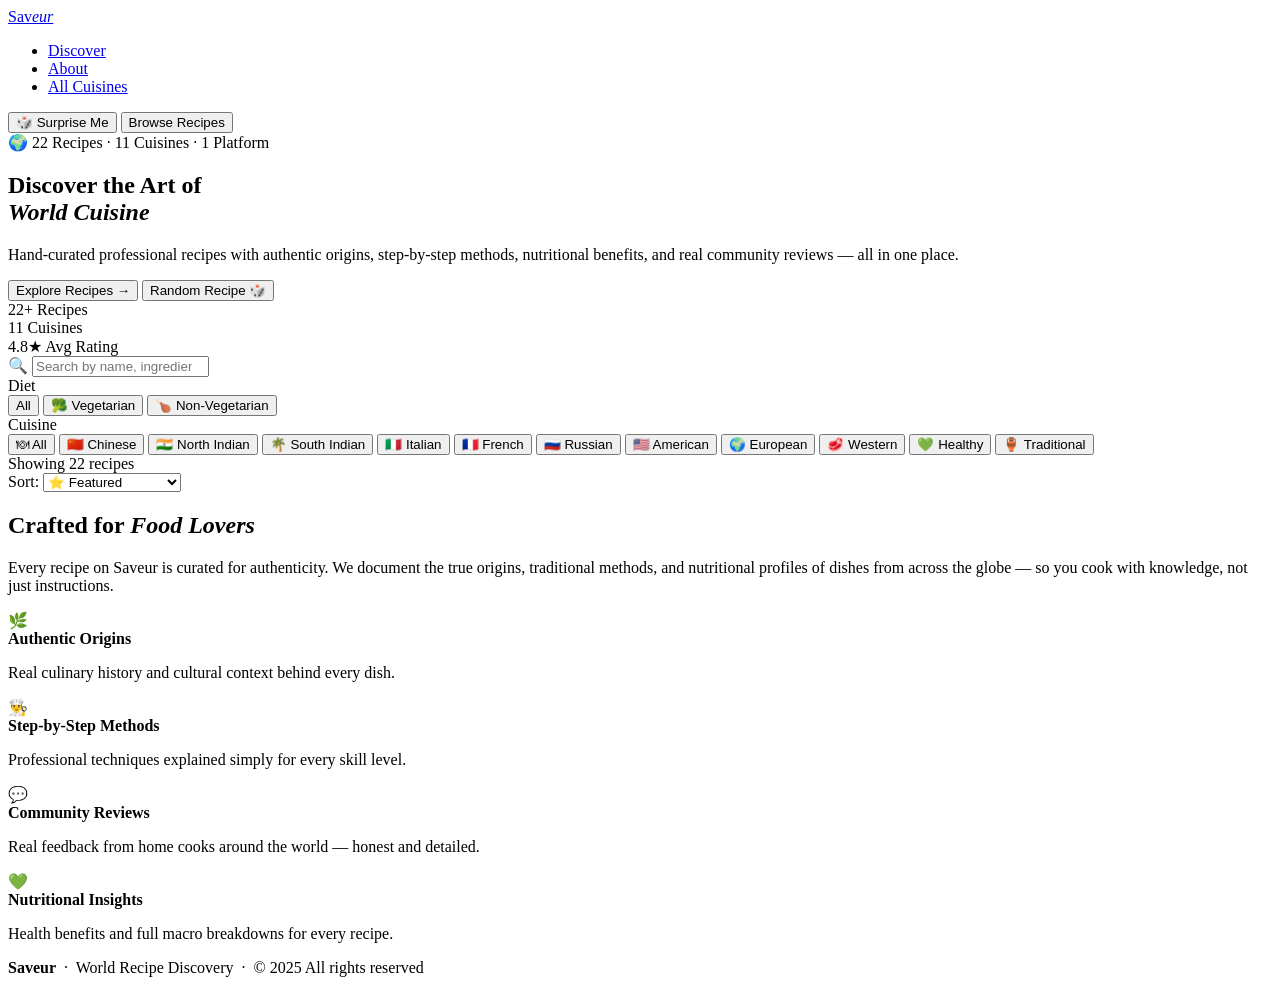
==== srccode/frontend/index.html @ 5a112852 "main files are added" ====
<!DOCTYPE html>
<html lang="en">
<head>
  <meta charset="UTF-8">
  <meta name="viewport" content="width=device-width, initial-scale=1.0">
  <meta name="description" content="Saveur — Professional recipe discovery with authentic origins, ingredients, cooking methods, health benefits, and community reviews.">
  <title>Saveur — World Recipe Discovery</title>

  <!-- ── Google Fonts ───────────────────────────────────── -->
  <link rel="preconnect" href="https://fonts.googleapis.com">
  <link rel="preconnect" href="https://fonts.gstatic.com" crossorigin>
  <link href="https://fonts.googleapis.com/css2?family=Cormorant+Garamond:ital,wght@0,400;0,600;0,700;1,400;1,600&family=Outfit:wght@300;400;500;600&display=swap" rel="stylesheet">

  <!-- ── Stylesheet ─────────────────────────────────────── -->
  <link rel="stylesheet" href="css/styles.css">
</head>
<body>

  <!-- ════════════════════════════════════════════════════
       NAVIGATION
  ════════════════════════════════════════════════════ -->
  <nav class="navbar" id="navbar" role="navigation" aria-label="Main navigation">
    <div class="nav-inner">
      <a class="logo" href="#home" aria-label="Saveur home">Sav<em>eur</em></a>

      <ul class="nav-links" role="list">
        <li><a href="#discover">Discover</a></li>
        <li><a href="#about">About</a></li>
        <li><a href="#discover" onclick="App.resetFilters()">All Cuisines</a></li>
      </ul>

      <div class="nav-actions">
        <button class="btn-ghost" onclick="App.openRandom()" aria-label="Open a random recipe">
          🎲 Surprise Me
        </button>
        <button class="btn-primary"
          onclick="document.getElementById('discover').scrollIntoView({behavior:'smooth'})"
          aria-label="Browse recipes">
          Browse Recipes
        </button>
      </div>
    </div>
  </nav>

  <!-- ════════════════════════════════════════════════════
       HERO
  ════════════════════════════════════════════════════ -->
  <section class="hero" id="home" aria-label="Hero section">
    <div class="hero-content">
      <span class="hero-eyebrow">🌍 22 Recipes · 11 Cuisines · 1 Platform</span>

      <h1>
        Discover the Art of<br>
        <em>World Cuisine</em>
      </h1>

      <p>
        Hand-curated professional recipes with authentic origins, step-by-step
        methods, nutritional benefits, and real community reviews — all in one place.
      </p>

      <div class="hero-actions">
        <button class="btn-hero-primary"
          onclick="document.getElementById('discover').scrollIntoView({behavior:'smooth'})">
          Explore Recipes <span aria-hidden="true">→</span>
        </button>
        <button class="btn-hero-ghost" onclick="App.openRandom()">
          Random Recipe 🎲
        </button>
      </div>

      <div class="hero-stats" role="list" aria-label="Site statistics">
        <div class="hstat" role="listitem">
          <span class="hstat-n">22+</span>
          <span class="hstat-l">Recipes</span>
        </div>
        <div class="hstat-div" aria-hidden="true"></div>
        <div class="hstat" role="listitem">
          <span class="hstat-n">11</span>
          <span class="hstat-l">Cuisines</span>
        </div>
        <div class="hstat-div" aria-hidden="true"></div>
        <div class="hstat" role="listitem">
          <span class="hstat-n">4.8★</span>
          <span class="hstat-l">Avg Rating</span>
        </div>
      </div>
    </div>

    <!-- Animated card grid (populated by app.js) -->
    <div class="hero-visual" aria-hidden="true">
      <div class="hero-grid" id="heroGrid"></div>
    </div>
  </section>

  <!-- ════════════════════════════════════════════════════
       DISCOVER (Search + Filters + Grid)
  ════════════════════════════════════════════════════ -->
  <section class="discover-section" id="discover" aria-label="Recipe discovery">
    <div class="container">

      <!-- Search bar -->
      <div class="search-wrapper" role="search">
        <div class="search-box">
          <span class="search-icon" aria-hidden="true">🔍</span>
          <input
            type="search"
            id="searchInput"
            placeholder="Search by name, ingredient, or cuisine…"
            aria-label="Search recipes"
            oninput="App.filterRecipes()"
            autocomplete="off">
          <button
            class="search-clear"
            id="searchClear"
            onclick="App.clearSearch()"
            aria-label="Clear search"
            style="display:none">✕</button>
        </div>
      </div>

      <!-- Filter panel -->
      <div class="filter-section" role="group" aria-label="Recipe filters">

        <!-- Diet filter -->
        <div class="filter-row">
          <span class="filter-label" id="diet-label">Diet</span>
          <div class="filter-chips" id="dietChips" role="group" aria-labelledby="diet-label">
            <button class="chip active"     data-diet="all"     onclick="App.setDiet(this)"    aria-pressed="true">All</button>
            <button class="chip veg-chip"   data-diet="veg"     onclick="App.setDiet(this)"    aria-pressed="false">🥦 Vegetarian</button>
            <button class="chip nonveg-chip" data-diet="non-veg" onclick="App.setDiet(this)"   aria-pressed="false">🍗 Non-Vegetarian</button>
          </div>
        </div>

        <!-- Cuisine filter -->
        <div class="filter-row">
          <span class="filter-label" id="cuisine-label">Cuisine</span>
          <div class="filter-chips" id="cuisineChips" role="group" aria-labelledby="cuisine-label">
            <button class="chip active"       data-cuisine="all"          onclick="App.setCuisine(this)" aria-pressed="true">🍽 All</button>
            <button class="chip"              data-cuisine="Chinese"       onclick="App.setCuisine(this)">🇨🇳 Chinese</button>
            <button class="chip"              data-cuisine="North Indian"  onclick="App.setCuisine(this)">🇮🇳 North Indian</button>
            <button class="chip"              data-cuisine="South Indian"  onclick="App.setCuisine(this)">🌴 South Indian</button>
            <button class="chip"              data-cuisine="Italian"       onclick="App.setCuisine(this)">🇮🇹 Italian</button>
            <button class="chip"              data-cuisine="French"        onclick="App.setCuisine(this)">🇫🇷 French</button>
            <button class="chip"              data-cuisine="Russian"       onclick="App.setCuisine(this)">🇷🇺 Russian</button>
            <button class="chip"              data-cuisine="American"      onclick="App.setCuisine(this)">🇺🇸 American</button>
            <button class="chip"              data-cuisine="European"      onclick="App.setCuisine(this)">🌍 European</button>
            <button class="chip"              data-cuisine="Western"       onclick="App.setCuisine(this)">🥩 Western</button>
            <button class="chip"              data-cuisine="Healthy"       onclick="App.setCuisine(this)">💚 Healthy</button>
            <button class="chip"              data-cuisine="Traditional"   onclick="App.setCuisine(this)">🏺 Traditional</button>
          </div>
        </div>

      </div><!-- /filter-section -->

      <!-- Results bar -->
      <div class="results-bar">
        <span id="resultsCount" aria-live="polite">Showing 22 recipes</span>
        <div class="sort-row">
          <label for="sortSelect">Sort:</label>
          <select id="sortSelect" onchange="App.filterRecipes()" aria-label="Sort recipes">
            <option value="default">⭐ Featured</option>
            <option value="rating">🏆 Highest Rated</option>
            <option value="time">⚡ Quickest First</option>
            <option value="calories">🥗 Lowest Calories</option>
          </select>
        </div>
      </div>

      <!-- Recipe grid (populated by app.js) -->
      <div class="recipe-grid" id="recipeGrid" role="list" aria-label="Recipe cards"></div>

      <!-- No results state -->
      <div class="no-results" id="noResults" style="display:none" role="status" aria-live="polite">
        <span aria-hidden="true">🍽️</span>
        <h3>No recipes found</h3>
        <p>Try adjusting your filters or search term.</p>
        <button class="btn-primary" onclick="App.resetFilters()">Reset Filters</button>
      </div>

    </div><!-- /container -->
  </section>

  <!-- ════════════════════════════════════════════════════
       ABOUT STRIP
  ════════════════════════════════════════════════════ -->
  <section class="about-strip" id="about" aria-label="About Saveur">
    <div class="container about-inner">
      <div class="about-text">
        <h2>Crafted for <em>Food Lovers</em></h2>
        <p>
          Every recipe on Saveur is curated for authenticity. We document the true origins,
          traditional methods, and nutritional profiles of dishes from across the globe —
          so you cook with knowledge, not just instructions.
        </p>
        <div class="about-points" role="list">
          <div class="ap" role="listitem">
            <span aria-hidden="true">🌿</span>
            <div>
              <strong>Authentic Origins</strong>
              <p>Real culinary history and cultural context behind every dish.</p>
            </div>
          </div>
          <div class="ap" role="listitem">
            <span aria-hidden="true">👨‍🍳</span>
            <div>
              <strong>Step-by-Step Methods</strong>
              <p>Professional techniques explained simply for every skill level.</p>
            </div>
          </div>
          <div class="ap" role="listitem">
            <span aria-hidden="true">💬</span>
            <div>
              <strong>Community Reviews</strong>
              <p>Real feedback from home cooks around the world — honest and detailed.</p>
            </div>
          </div>
          <div class="ap" role="listitem">
            <span aria-hidden="true">💚</span>
            <div>
              <strong>Nutritional Insights</strong>
              <p>Health benefits and full macro breakdowns for every recipe.</p>
            </div>
          </div>
        </div>
      </div>

      <!-- Emoji mosaic (populated by app.js) -->
      <div class="about-emojis" aria-hidden="true">
        <div class="emoji-mosaic" id="emojiMosaic"></div>
      </div>
    </div>
  </section>

  <!-- ════════════════════════════════════════════════════
       FOOTER
  ════════════════════════════════════════════════════ -->
  <footer role="contentinfo">
    <strong>Saveur</strong> &nbsp;·&nbsp;
    World Recipe Discovery &nbsp;·&nbsp;
    <span>© 2025 All rights reserved</span>
  </footer>

  <!-- ════════════════════════════════════════════════════
       RECIPE MODAL OVERLAY
  ════════════════════════════════════════════════════ -->
  <div class="overlay" id="overlay" role="dialog" aria-modal="true" aria-label="Recipe detail">
    <div class="modal" id="modal">
      <div id="modalInner"></div>
    </div>
  </div>

  <!-- Toast notification -->
  <div class="toast" id="toast" role="alert" aria-live="assertive"></div>

  <!-- ════════════════════════════════════════════════════
       SCRIPTS  (order matters: data → reviews → app)
  ════════════════════════════════════════════════════ -->
  <script src="js/data.js"></script>
  <script src="js/reviews.js"></script>
  <script src="js/app.js"></script>

</body>
</html>
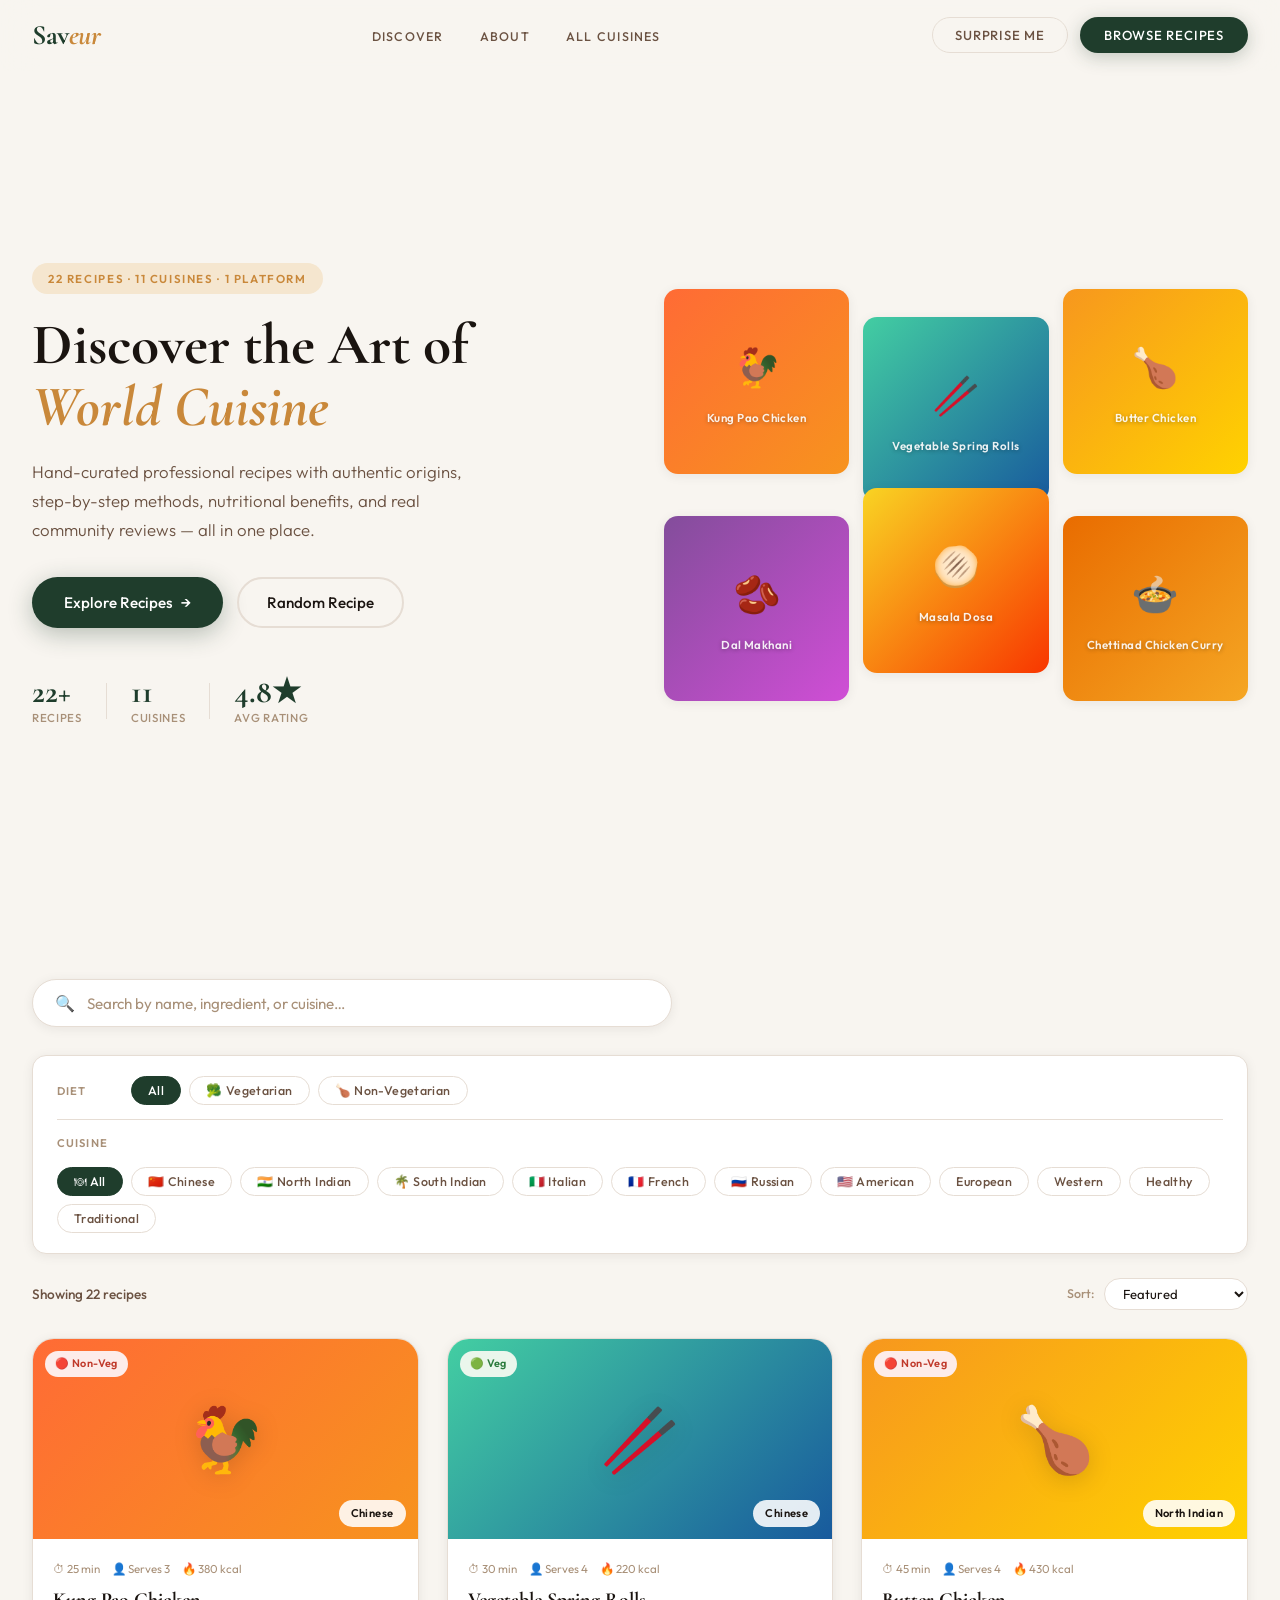
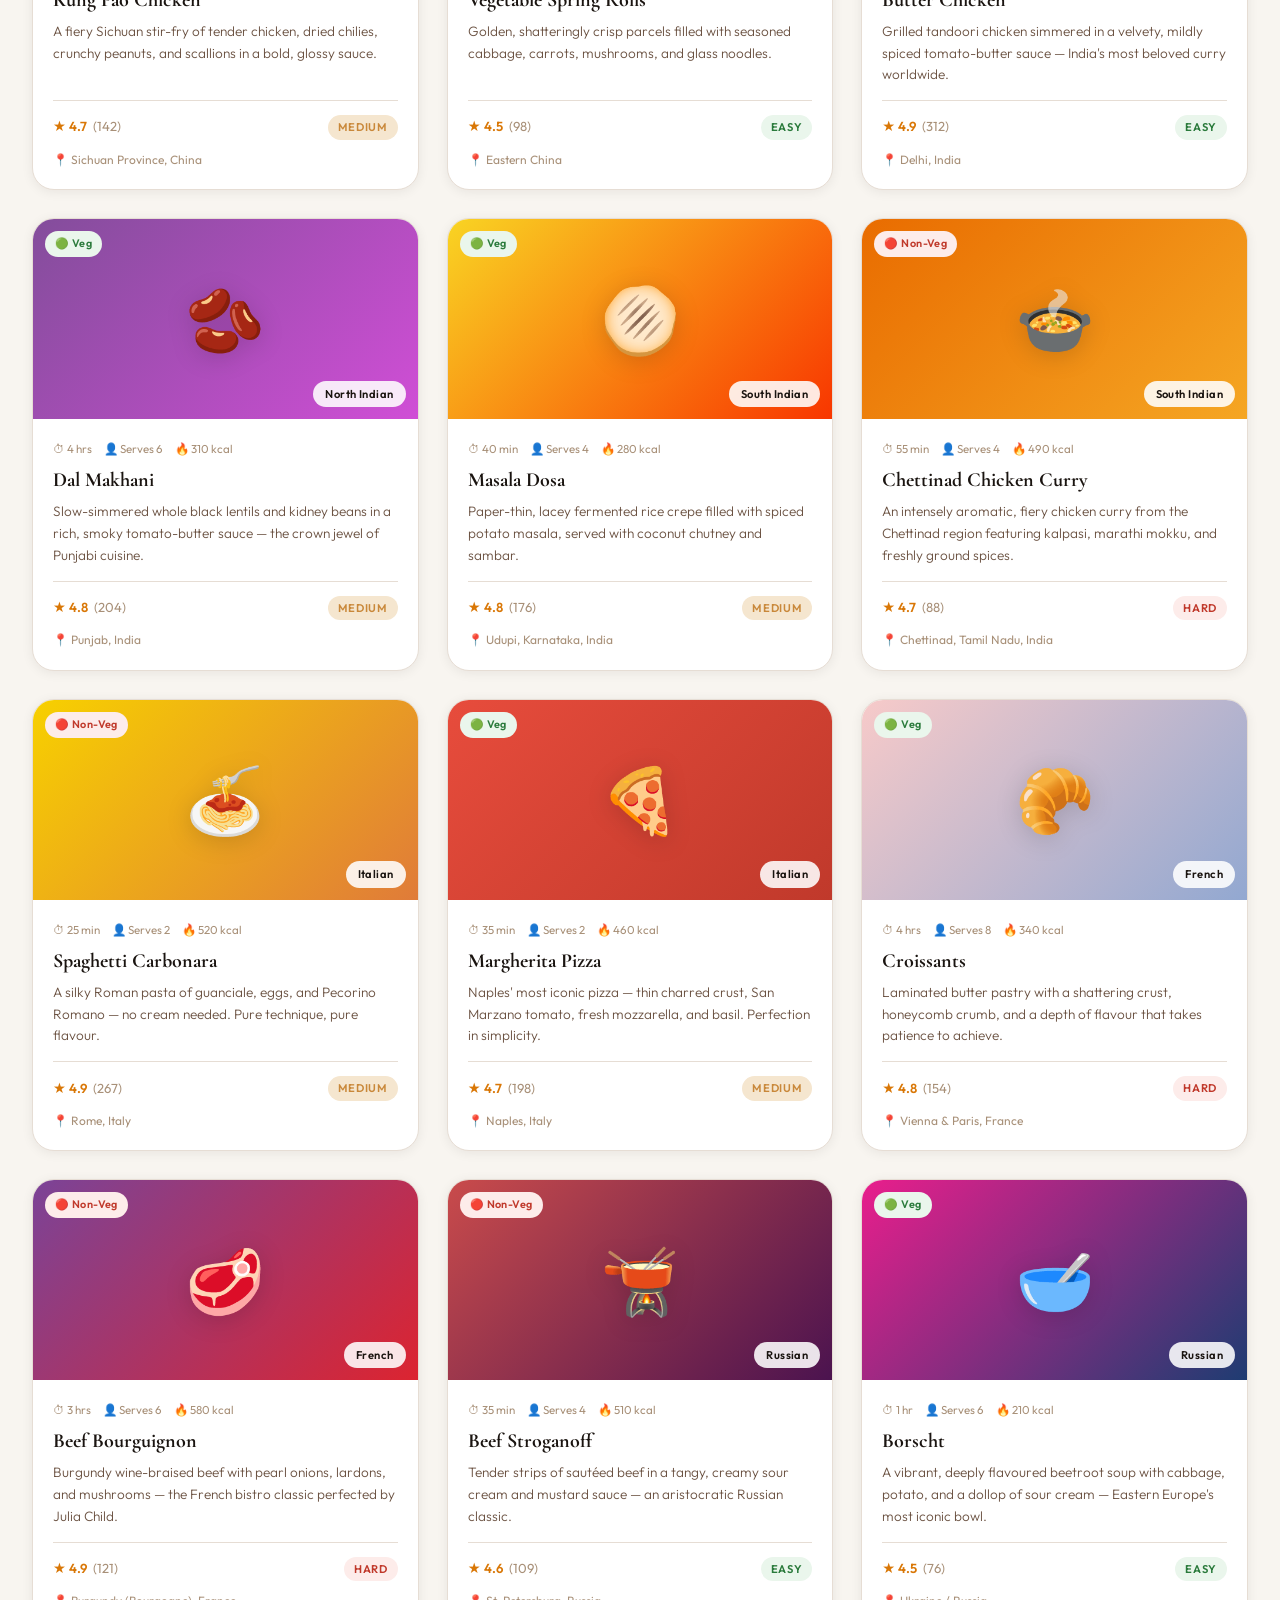
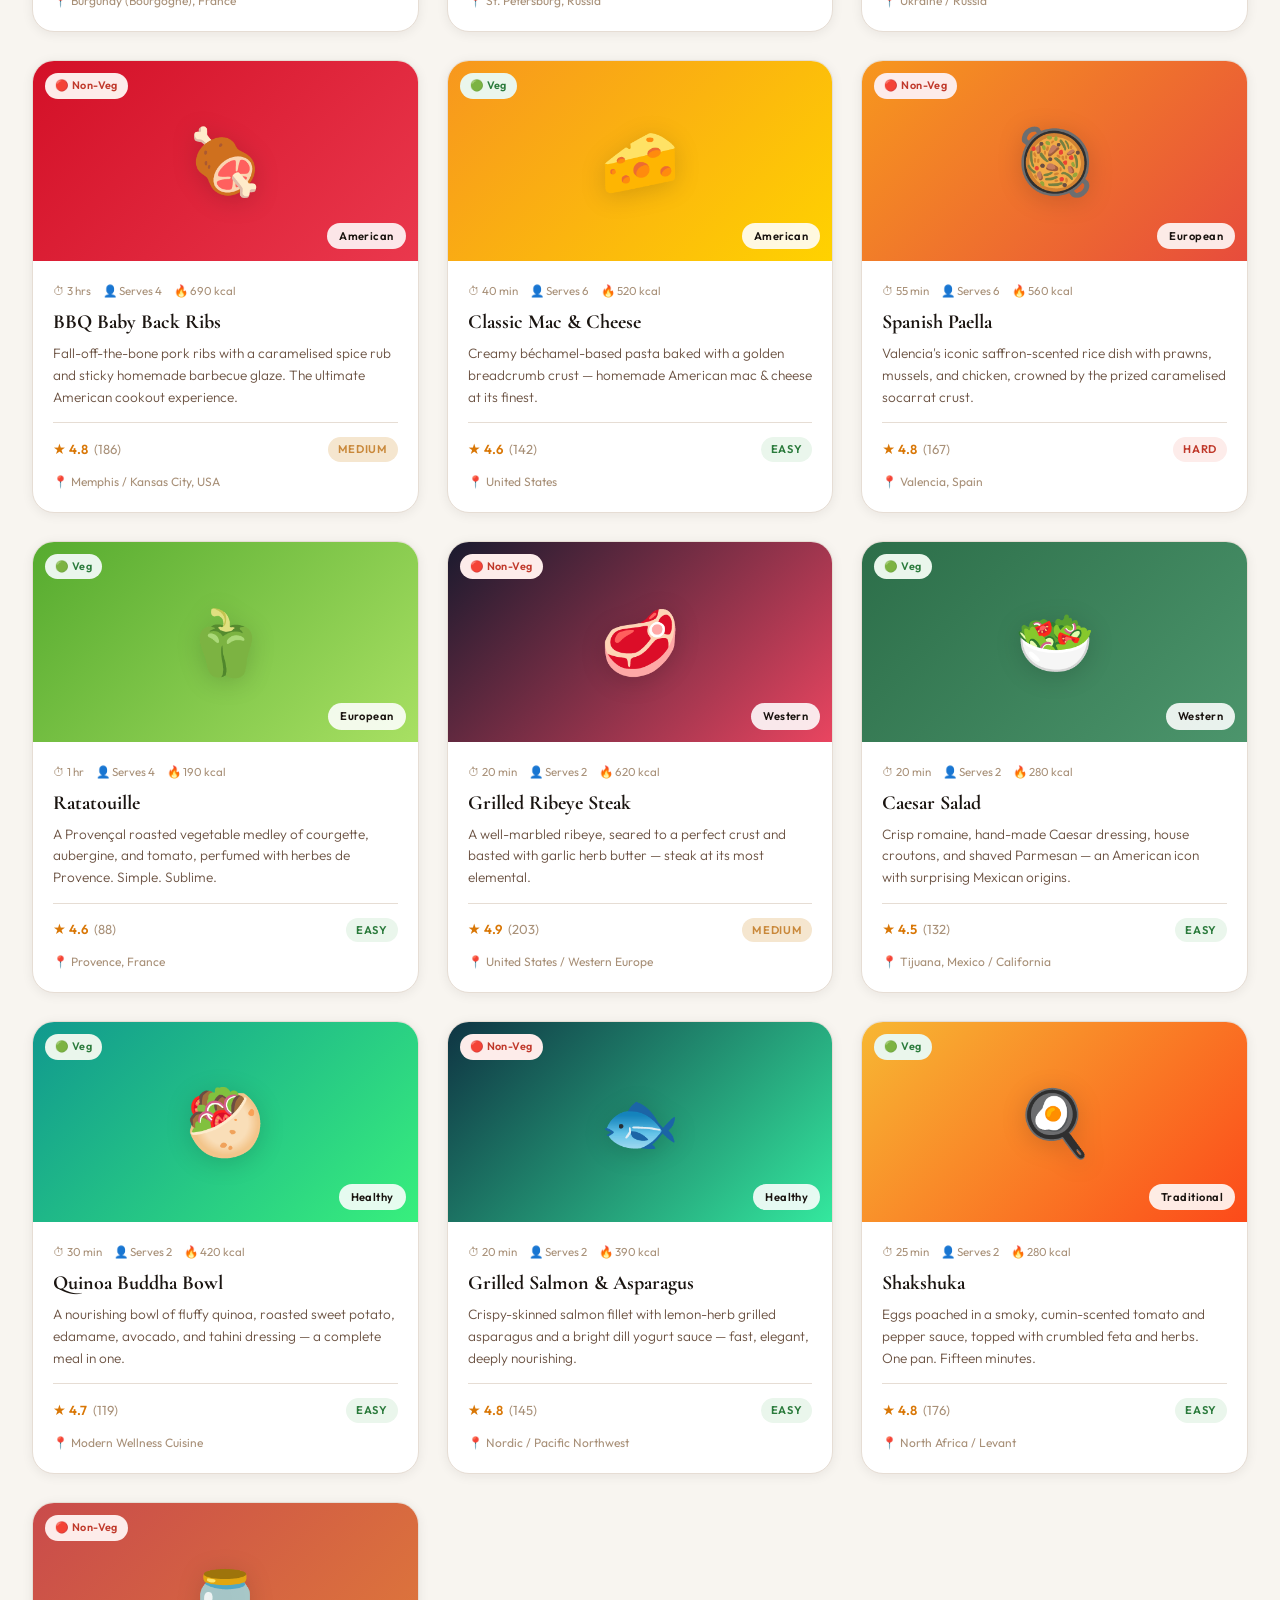
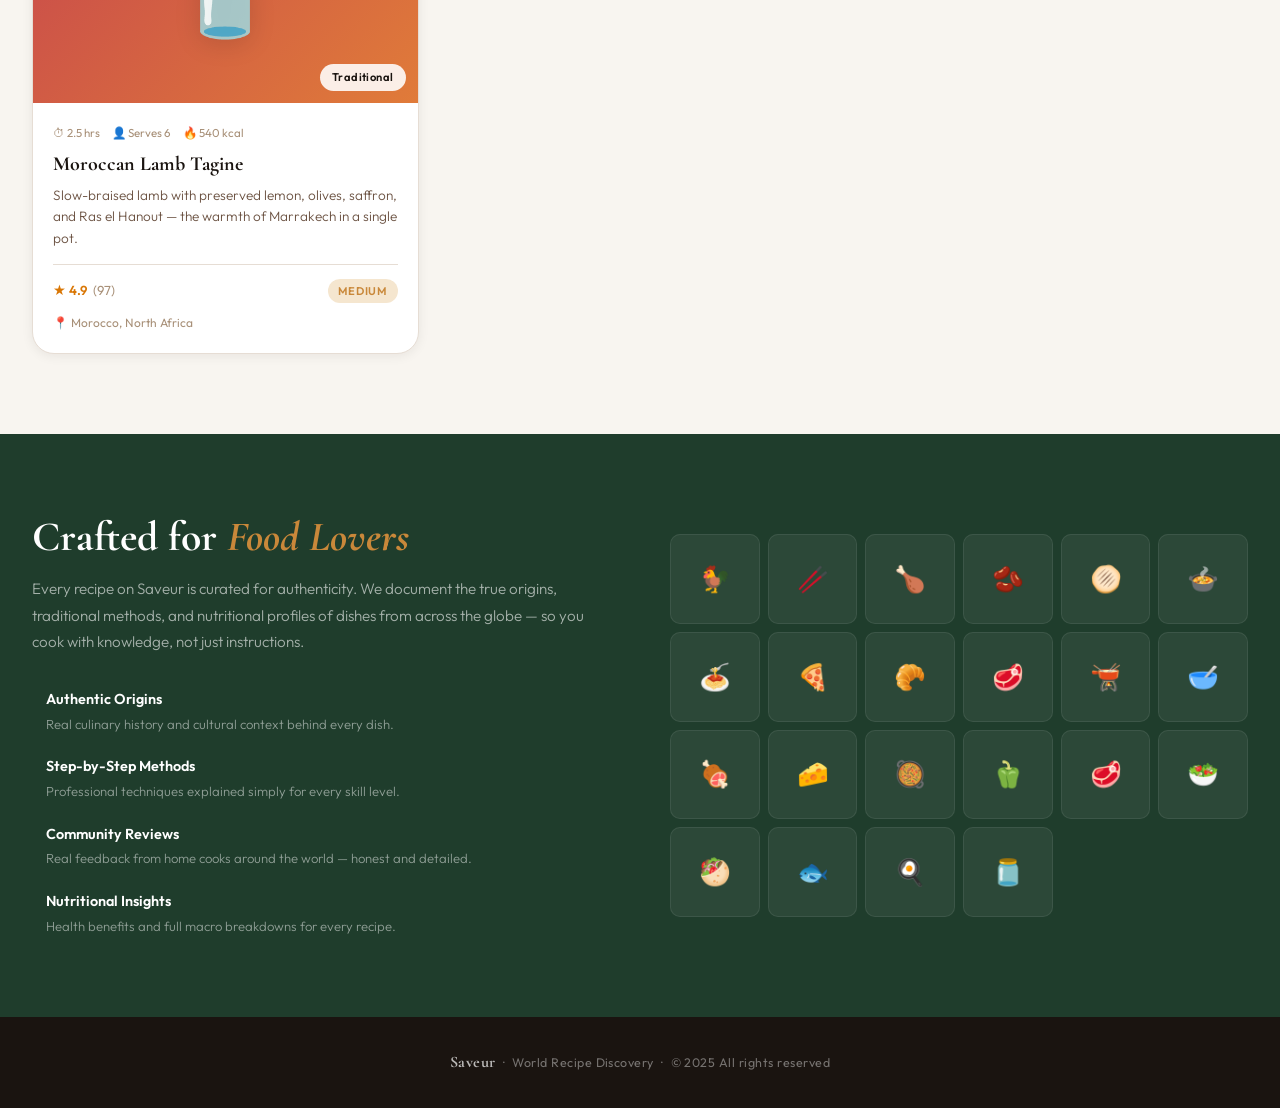
==== commit 1e58c275: "edited files" ====
--- a/srccode/frontend/index.html
+++ b/srccode/frontend/index.html
@@ -12,7 +12,7 @@
   <link href="https://fonts.googleapis.com/css2?family=Cormorant+Garamond:ital,wght@0,400;0,600;0,700;1,400;1,600&family=Outfit:wght@300;400;500;600&display=swap" rel="stylesheet">
 
   <!-- ── Stylesheet ─────────────────────────────────────── -->
-  <link rel="stylesheet" href="css/styles.css">
+  <link rel="stylesheet" href="styles.css">
 </head>
 <body>
 
@@ -31,7 +31,7 @@
 
       <div class="nav-actions">
         <button class="btn-ghost" onclick="App.openRandom()" aria-label="Open a random recipe">
-          🎲 Surprise Me
+           Surprise Me
         </button>
         <button class="btn-primary"
           onclick="document.getElementById('discover').scrollIntoView({behavior:'smooth'})"
@@ -47,7 +47,7 @@
   ════════════════════════════════════════════════════ -->
   <section class="hero" id="home" aria-label="Hero section">
     <div class="hero-content">
-      <span class="hero-eyebrow">🌍 22 Recipes · 11 Cuisines · 1 Platform</span>
+      <span class="hero-eyebrow"> 22 Recipes · 11 Cuisines · 1 Platform</span>
 
       <h1>
         Discover the Art of<br>
@@ -65,7 +65,7 @@
           Explore Recipes <span aria-hidden="true">→</span>
         </button>
         <button class="btn-hero-ghost" onclick="App.openRandom()">
-          Random Recipe 🎲
+          Random Recipe 
         </button>
       </div>
 
@@ -126,8 +126,8 @@
         <div class="filter-row">
           <span class="filter-label" id="diet-label">Diet</span>
           <div class="filter-chips" id="dietChips" role="group" aria-labelledby="diet-label">
-            <button class="chip active"     data-diet="all"     onclick="App.setDiet(this)"    aria-pressed="true">All</button>
-            <button class="chip veg-chip"   data-diet="veg"     onclick="App.setDiet(this)"    aria-pressed="false">🥦 Vegetarian</button>
+            <button class="chip active"      data-diet="all"     onclick="App.setDiet(this)"   aria-pressed="true">All</button>
+            <button class="chip veg-chip"    data-diet="veg"     onclick="App.setDiet(this)"   aria-pressed="false">🥦 Vegetarian</button>
             <button class="chip nonveg-chip" data-diet="non-veg" onclick="App.setDiet(this)"   aria-pressed="false">🍗 Non-Vegetarian</button>
           </div>
         </div>
@@ -136,18 +136,18 @@
         <div class="filter-row">
           <span class="filter-label" id="cuisine-label">Cuisine</span>
           <div class="filter-chips" id="cuisineChips" role="group" aria-labelledby="cuisine-label">
-            <button class="chip active"       data-cuisine="all"          onclick="App.setCuisine(this)" aria-pressed="true">🍽 All</button>
-            <button class="chip"              data-cuisine="Chinese"       onclick="App.setCuisine(this)">🇨🇳 Chinese</button>
-            <button class="chip"              data-cuisine="North Indian"  onclick="App.setCuisine(this)">🇮🇳 North Indian</button>
-            <button class="chip"              data-cuisine="South Indian"  onclick="App.setCuisine(this)">🌴 South Indian</button>
-            <button class="chip"              data-cuisine="Italian"       onclick="App.setCuisine(this)">🇮🇹 Italian</button>
-            <button class="chip"              data-cuisine="French"        onclick="App.setCuisine(this)">🇫🇷 French</button>
-            <button class="chip"              data-cuisine="Russian"       onclick="App.setCuisine(this)">🇷🇺 Russian</button>
-            <button class="chip"              data-cuisine="American"      onclick="App.setCuisine(this)">🇺🇸 American</button>
-            <button class="chip"              data-cuisine="European"      onclick="App.setCuisine(this)">🌍 European</button>
-            <button class="chip"              data-cuisine="Western"       onclick="App.setCuisine(this)">🥩 Western</button>
-            <button class="chip"              data-cuisine="Healthy"       onclick="App.setCuisine(this)">💚 Healthy</button>
-            <button class="chip"              data-cuisine="Traditional"   onclick="App.setCuisine(this)">🏺 Traditional</button>
+            <button class="chip active" data-cuisine="all"         onclick="App.setCuisine(this)" aria-pressed="true">🍽 All</button>
+            <button class="chip"        data-cuisine="Chinese"      onclick="App.setCuisine(this)">🇨🇳 Chinese</button>
+            <button class="chip"        data-cuisine="North Indian" onclick="App.setCuisine(this)">🇮🇳 North Indian</button>
+            <button class="chip"        data-cuisine="South Indian" onclick="App.setCuisine(this)">🌴 South Indian</button>
+            <button class="chip"        data-cuisine="Italian"      onclick="App.setCuisine(this)">🇮🇹 Italian</button>
+            <button class="chip"        data-cuisine="French"       onclick="App.setCuisine(this)">🇫🇷 French</button>
+            <button class="chip"        data-cuisine="Russian"      onclick="App.setCuisine(this)">🇷🇺 Russian</button>
+            <button class="chip"        data-cuisine="American"     onclick="App.setCuisine(this)">🇺🇸 American</button>
+            <button class="chip"        data-cuisine="European"     onclick="App.setCuisine(this)"> European</button>
+            <button class="chip"        data-cuisine="Western"      onclick="App.setCuisine(this)"> Western</button>
+            <button class="chip"        data-cuisine="Healthy"      onclick="App.setCuisine(this)"> Healthy</button>
+            <button class="chip"        data-cuisine="Traditional"  onclick="App.setCuisine(this)"> Traditional</button>
           </div>
         </div>
 
@@ -159,10 +159,10 @@
         <div class="sort-row">
           <label for="sortSelect">Sort:</label>
           <select id="sortSelect" onchange="App.filterRecipes()" aria-label="Sort recipes">
-            <option value="default">⭐ Featured</option>
-            <option value="rating">🏆 Highest Rated</option>
-            <option value="time">⚡ Quickest First</option>
-            <option value="calories">🥗 Lowest Calories</option>
+            <option value="default"> Featured</option>
+            <option value="rating"> Highest Rated</option>
+            <option value="time"> Quickest First</option>
+            <option value="calories"> Lowest Calories</option>
           </select>
         </div>
       </div>
@@ -172,7 +172,7 @@
 
       <!-- No results state -->
       <div class="no-results" id="noResults" style="display:none" role="status" aria-live="polite">
-        <span aria-hidden="true">🍽️</span>
+        <span aria-hidden="true"></span>
         <h3>No recipes found</h3>
         <p>Try adjusting your filters or search term.</p>
         <button class="btn-primary" onclick="App.resetFilters()">Reset Filters</button>
@@ -195,28 +195,28 @@
         </p>
         <div class="about-points" role="list">
           <div class="ap" role="listitem">
-            <span aria-hidden="true">🌿</span>
+            <span aria-hidden="true"></span>
             <div>
               <strong>Authentic Origins</strong>
               <p>Real culinary history and cultural context behind every dish.</p>
             </div>
           </div>
           <div class="ap" role="listitem">
-            <span aria-hidden="true">👨‍🍳</span>
+            <span aria-hidden="true"></span>
             <div>
               <strong>Step-by-Step Methods</strong>
               <p>Professional techniques explained simply for every skill level.</p>
             </div>
           </div>
           <div class="ap" role="listitem">
-            <span aria-hidden="true">💬</span>
+            <span aria-hidden="true"></span>
             <div>
               <strong>Community Reviews</strong>
               <p>Real feedback from home cooks around the world — honest and detailed.</p>
             </div>
           </div>
           <div class="ap" role="listitem">
-            <span aria-hidden="true">💚</span>
+            <span aria-hidden="true"></span>
             <div>
               <strong>Nutritional Insights</strong>
               <p>Health benefits and full macro breakdowns for every recipe.</p>
@@ -256,9 +256,9 @@
   <!-- ════════════════════════════════════════════════════
        SCRIPTS  (order matters: data → reviews → app)
   ════════════════════════════════════════════════════ -->
-  <script src="js/data.js"></script>
-  <script src="js/reviews.js"></script>
-  <script src="js/app.js"></script>
+  <script src="data.js"></script>
+  <script src="reviews.js"></script>
+  <script src="app.js"></script>
 
 </body>
-</html>
+</html>
--- a/srccode/frontend/styles.css
+++ b/srccode/frontend/styles.css
@@ -0,0 +1,893 @@
+/* ═══════════════════════════════════════════════════════════
+   SAVEUR  ·  styles.css
+   Theme: Luxury Editorial · Forest Green + Amber + Warm White
+   ═══════════════════════════════════════════════════════════ */
+
+/* ── 1. TOKENS & RESET ──────────────────────────────────── */
+@import url('https://fonts.googleapis.com/css2?family=Cormorant+Garamond:ital,wght@0,400;0,600;0,700;1,400;1,600&family=Outfit:wght@300;400;500;600&display=swap');
+
+*, *::before, *::after { box-sizing: border-box; margin: 0; padding: 0; }
+
+:root {
+  /* palette */
+  --bg:          #f8f5f0;
+  --surface:     #ffffff;
+  --border:      #e6ddd4;
+  --text:        #1a1410;
+  --text-mid:    #6b5242;
+  --text-light:  #a89078;
+  --primary:     #1f3d2c;
+  --primary-lt:  #2e5c40;
+  --accent:      #c9883a;
+  --accent-lt:   #f5e6cf;
+  --veg:         #2a7a3b;
+  --veg-bg:      #eaf6ec;
+  --nonveg:      #c0392b;
+  --nonveg-bg:   #fdecea;
+  --red:         #dc2626;
+  --amber:       #d97706;
+  --success:     #16a34a;
+  --overlay:     rgba(10, 8, 5, 0.7);
+
+  /* typography */
+  --ff-head:  'Cormorant Garamond', Georgia, serif;
+  --ff-body:  'Outfit', system-ui, sans-serif;
+
+  /* spacing */
+  --radius-sm: 8px;
+  --radius:    14px;
+  --radius-lg: 22px;
+  --shadow-sm: 0 2px 12px rgba(30,16,8,.07);
+  --shadow:    0 8px 36px rgba(30,16,8,.11);
+  --shadow-lg: 0 24px 64px rgba(30,16,8,.18);
+}
+
+html { scroll-behavior: smooth; font-size: 16px; }
+
+body {
+  background: var(--bg);
+  color: var(--text);
+  font-family: var(--ff-body);
+  font-weight: 400;
+  line-height: 1.65;
+  -webkit-font-smoothing: antialiased;
+}
+
+img { max-width: 100%; display: block; }
+button { font-family: var(--ff-body); cursor: pointer; }
+a { text-decoration: none; }
+ul { list-style: none; }
+
+/* scrollbar */
+::-webkit-scrollbar { width: 6px; }
+::-webkit-scrollbar-track { background: var(--bg); }
+::-webkit-scrollbar-thumb { background: var(--border); border-radius: 6px; }
+::-webkit-scrollbar-thumb:hover { background: var(--text-light); }
+
+/* ── 2. NAVBAR ──────────────────────────────────────────── */
+.navbar {
+  position: sticky; top: 0; z-index: 500;
+  background: rgba(248,245,240,.88);
+  backdrop-filter: blur(18px);
+  -webkit-backdrop-filter: blur(18px);
+  border-bottom: 1px solid transparent;
+  transition: border-color .3s, box-shadow .3s;
+}
+.navbar.scrolled {
+  border-color: var(--border);
+  box-shadow: var(--shadow-sm);
+}
+.nav-inner {
+  max-width: 1320px; margin: 0 auto;
+  display: flex; align-items: center; justify-content: space-between;
+  padding: 0 32px; height: 70px;
+}
+.logo {
+  font-family: var(--ff-head);
+  font-size: 1.75rem; font-weight: 700;
+  color: var(--primary); letter-spacing: -.5px;
+}
+.logo em { color: var(--accent); font-style: italic; }
+.nav-links {
+  display: flex; gap: 36px;
+}
+.nav-links a {
+  font-size: .78rem; font-weight: 500;
+  letter-spacing: .1em; text-transform: uppercase;
+  color: var(--text-mid);
+  transition: color .2s;
+}
+.nav-links a:hover { color: var(--primary); }
+.nav-actions { display: flex; gap: 12px; align-items: center; }
+
+/* ── 3. BUTTONS ─────────────────────────────────────────── */
+.btn-primary {
+  background: var(--primary); color: #fff;
+  border: none; border-radius: 50px;
+  padding: 10px 24px;
+  font-size: .82rem; font-weight: 500;
+  letter-spacing: .06em; text-transform: uppercase;
+  transition: background .2s, transform .15s, box-shadow .2s;
+  box-shadow: 0 4px 18px rgba(31,61,44,.25);
+}
+.btn-primary:hover {
+  background: var(--primary-lt);
+  transform: translateY(-2px);
+  box-shadow: 0 8px 24px rgba(31,61,44,.30);
+}
+.btn-ghost {
+  background: transparent; color: var(--text-mid);
+  border: 1.5px solid var(--border); border-radius: 50px;
+  padding: 9px 22px;
+  font-size: .82rem; font-weight: 500;
+  letter-spacing: .06em; text-transform: uppercase;
+  transition: all .2s;
+}
+.btn-ghost:hover { border-color: var(--primary); color: var(--primary); }
+.btn-outline-green {
+  background: transparent; color: var(--primary);
+  border: 2px solid var(--primary); border-radius: 50px;
+  padding: 12px 28px; font-size: .9rem; font-weight: 500;
+  transition: all .2s;
+}
+.btn-outline-green:hover { background: var(--primary); color: #fff; }
+
+/* ── 4. HERO ────────────────────────────────────────────── */
+.hero {
+  min-height: 92vh;
+  display: grid;
+  grid-template-columns: 1fr 1fr;
+  align-items: center;
+  gap: 48px;
+  max-width: 1320px; margin: 0 auto;
+  padding: 80px 32px 60px;
+}
+.hero-eyebrow {
+  display: inline-block;
+  background: var(--accent-lt); color: var(--accent);
+  font-size: .72rem; font-weight: 600;
+  letter-spacing: .14em; text-transform: uppercase;
+  padding: 6px 16px; border-radius: 50px;
+  margin-bottom: 20px;
+}
+.hero-content h1 {
+  font-family: var(--ff-head);
+  font-size: clamp(2.8rem, 4.5vw, 4.5rem);
+  font-weight: 700; line-height: 1.08;
+  color: var(--text);
+  margin-bottom: 18px;
+}
+.hero-content h1 em { color: var(--accent); font-style: italic; }
+.hero-content > p {
+  font-size: 1.05rem; color: var(--text-mid);
+  font-weight: 300; max-width: 460px;
+  margin-bottom: 32px; line-height: 1.75;
+}
+.hero-actions { display: flex; gap: 14px; flex-wrap: wrap; margin-bottom: 48px; }
+.btn-hero-primary {
+  background: var(--primary); color: #fff;
+  border: none; border-radius: 50px;
+  padding: 15px 32px; font-size: .95rem; font-weight: 500;
+  display: flex; align-items: center; gap: 8px;
+  transition: all .2s;
+  box-shadow: 0 6px 24px rgba(31,61,44,.30);
+}
+.btn-hero-primary:hover {
+  background: var(--primary-lt);
+  transform: translateY(-2px);
+  box-shadow: 0 12px 30px rgba(31,61,44,.35);
+}
+.btn-hero-ghost {
+  background: transparent; color: var(--text);
+  border: 2px solid var(--border); border-radius: 50px;
+  padding: 14px 28px; font-size: .95rem; font-weight: 500;
+  transition: all .2s;
+}
+.btn-hero-ghost:hover { border-color: var(--primary); color: var(--primary); }
+.hero-stats {
+  display: flex; align-items: center; gap: 24px;
+}
+.hstat { display: flex; flex-direction: column; }
+.hstat-n {
+  font-family: var(--ff-head);
+  font-size: 2rem; font-weight: 700; color: var(--primary);
+  line-height: 1;
+}
+.hstat-l { font-size: .72rem; color: var(--text-light); font-weight: 500; letter-spacing: .06em; text-transform: uppercase; }
+.hstat-div { width: 1px; height: 36px; background: var(--border); }
+
+/* Hero Visual Grid */
+.hero-visual { position: relative; }
+.hero-grid {
+  display: grid;
+  grid-template-columns: repeat(3, 1fr);
+  gap: 14px;
+}
+.hgrid-card {
+  border-radius: var(--radius);
+  aspect-ratio: 1;
+  display: flex; flex-direction: column;
+  align-items: center; justify-content: center;
+  gap: 8px; cursor: pointer;
+  transition: transform .25s, box-shadow .25s;
+  box-shadow: var(--shadow-sm);
+  overflow: hidden;
+  position: relative;
+}
+.hgrid-card:hover { transform: translateY(-5px) scale(1.02); box-shadow: var(--shadow); }
+.hgrid-card:nth-child(2) { margin-top: 28px; }
+.hgrid-card:nth-child(5) { margin-top: -28px; }
+.hgrid-emoji { font-size: 2.4rem; }
+.hgrid-name {
+  font-size: .72rem; font-weight: 600; color: rgba(255,255,255,.9);
+  letter-spacing: .04em; text-align: center; padding: 0 8px;
+  text-shadow: 0 1px 4px rgba(0,0,0,.3);
+}
+
+/* ── 5. DISCOVER SECTION ────────────────────────────────── */
+.discover-section { padding: 80px 0; }
+.container { max-width: 1320px; margin: 0 auto; padding: 0 32px; }
+.section-head {
+  display: flex; align-items: baseline; justify-content: space-between;
+  margin-bottom: 40px;
+}
+.section-head h2 {
+  font-family: var(--ff-head);
+  font-size: 2.4rem; font-weight: 700; color: var(--text);
+}
+.section-head h2 span { color: var(--accent); }
+.section-head a { font-size: .78rem; color: var(--accent); letter-spacing: .08em; text-transform: uppercase; font-weight: 500; }
+.section-head a:hover { text-decoration: underline; }
+
+/* ── 6. SEARCH ──────────────────────────────────────────── */
+.search-wrapper { margin-bottom: 28px; }
+.search-box {
+  display: flex; align-items: center; gap: 12px;
+  background: var(--surface);
+  border: 1.5px solid var(--border);
+  border-radius: 50px;
+  padding: 10px 10px 10px 22px;
+  box-shadow: var(--shadow-sm);
+  transition: border-color .2s, box-shadow .2s;
+  max-width: 640px;
+}
+.search-box:focus-within {
+  border-color: var(--primary);
+  box-shadow: 0 0 0 3px rgba(31,61,44,.1);
+}
+.search-icon { font-size: 1rem; flex-shrink: 0; }
+.search-box input {
+  flex: 1; border: none; outline: none; background: transparent;
+  font-family: var(--ff-body); font-size: .95rem; color: var(--text);
+}
+.search-box input::placeholder { color: var(--text-light); }
+.search-clear {
+  background: var(--border); border: none; border-radius: 50%;
+  width: 26px; height: 26px; font-size: .72rem; color: var(--text-mid);
+  display: flex; align-items: center; justify-content: center;
+  flex-shrink: 0; transition: background .15s;
+}
+.search-clear:hover { background: var(--accent-lt); color: var(--accent); }
+.search-box button.search-btn {
+  background: var(--primary); color: #fff;
+  border: none; border-radius: 50px;
+  padding: 9px 22px; font-size: .82rem; font-weight: 500;
+  white-space: nowrap; flex-shrink: 0;
+  transition: background .2s;
+}
+.search-box button.search-btn:hover { background: var(--primary-lt); }
+
+/* ── 7. FILTER SECTION ──────────────────────────────────── */
+.filter-section {
+  background: var(--surface);
+  border: 1px solid var(--border);
+  border-radius: var(--radius);
+  padding: 20px 24px;
+  margin-bottom: 24px;
+  box-shadow: var(--shadow-sm);
+}
+.filter-row {
+  display: flex; align-items: center; gap: 14px;
+  flex-wrap: wrap;
+}
+.filter-row + .filter-row {
+  margin-top: 14px; padding-top: 14px;
+  border-top: 1px solid var(--border);
+}
+.filter-label {
+  font-size: .7rem; font-weight: 600;
+  letter-spacing: .1em; text-transform: uppercase;
+  color: var(--text-light); flex-shrink: 0; min-width: 60px;
+}
+.filter-chips { display: flex; flex-wrap: wrap; gap: 8px; }
+.chip {
+  background: transparent;
+  border: 1.5px solid var(--border);
+  color: var(--text-mid);
+  border-radius: 50px;
+  padding: 6px 16px;
+  font-size: .78rem; font-weight: 500;
+  letter-spacing: .03em;
+  transition: all .18s; cursor: pointer;
+  white-space: nowrap;
+}
+.chip:hover { border-color: var(--primary); color: var(--primary); }
+.chip.active {
+  background: var(--primary);
+  border-color: var(--primary);
+  color: #fff;
+}
+.chip.veg-chip.active { background: var(--veg); border-color: var(--veg); }
+.chip.nonveg-chip.active { background: var(--nonveg); border-color: var(--nonveg); }
+
+/* ── 8. RESULTS BAR ─────────────────────────────────────── */
+.results-bar {
+  display: flex; align-items: center; justify-content: space-between;
+  margin-bottom: 28px; flex-wrap: wrap; gap: 12px;
+}
+#resultsCount {
+  font-size: .85rem; color: var(--text-mid); font-weight: 500;
+}
+.sort-row {
+  display: flex; align-items: center; gap: 10px;
+}
+.sort-row label { font-size: .78rem; color: var(--text-light); font-weight: 500; }
+.sort-row select {
+  font-family: var(--ff-body); font-size: .82rem; color: var(--text);
+  background: var(--surface);
+  border: 1.5px solid var(--border); border-radius: 50px;
+  padding: 6px 14px; outline: none; cursor: pointer;
+  transition: border-color .2s;
+}
+.sort-row select:focus { border-color: var(--primary); }
+
+/* ── 9. RECIPE GRID ─────────────────────────────────────── */
+.recipe-grid {
+  display: grid;
+  grid-template-columns: repeat(auto-fill, minmax(300px, 1fr));
+  gap: 28px;
+}
+
+/* ── 10. RECIPE CARD ────────────────────────────────────── */
+.recipe-card {
+  background: var(--surface);
+  border-radius: var(--radius-lg);
+  overflow: hidden;
+  box-shadow: var(--shadow-sm);
+  cursor: pointer;
+  display: flex; flex-direction: column;
+  transition: transform .28s cubic-bezier(.25,.46,.45,.94), box-shadow .28s;
+  border: 1px solid var(--border);
+  outline: none;
+}
+.recipe-card:hover {
+  transform: translateY(-8px);
+  box-shadow: var(--shadow-lg);
+}
+.recipe-card:focus-visible { box-shadow: 0 0 0 3px var(--accent); }
+.card-thumb {
+  width: 100%; height: 200px;
+  display: flex; align-items: center; justify-content: center;
+  position: relative; overflow: hidden;
+}
+.card-emoji { font-size: 4rem; filter: drop-shadow(0 4px 12px rgba(0,0,0,.15)); }
+.diet-badge {
+  position: absolute; top: 12px; left: 12px;
+  font-size: .68rem; font-weight: 600;
+  letter-spacing: .04em; padding: 4px 10px;
+  border-radius: 50px;
+}
+.diet-badge.veg { background: var(--veg-bg); color: var(--veg); }
+.diet-badge.nonveg { background: var(--nonveg-bg); color: var(--nonveg); }
+.diet-badge.large { font-size: .78rem; padding: 5px 14px; }
+.card-cuisine {
+  position: absolute; bottom: 12px; right: 12px;
+  background: rgba(255,255,255,.88);
+  border-radius: 50px; padding: 4px 12px;
+  font-size: .7rem; font-weight: 600;
+  color: var(--text); letter-spacing: .04em;
+}
+.card-content { padding: 20px; flex: 1; display: flex; flex-direction: column; }
+.card-meta {
+  display: flex; gap: 12px;
+  font-size: .72rem; color: var(--text-light);
+  margin-bottom: 10px; flex-wrap: wrap;
+}
+.card-meta span { display: flex; align-items: center; gap: 4px; }
+.recipe-card h3 {
+  font-family: var(--ff-head);
+  font-size: 1.25rem; font-weight: 700;
+  color: var(--text); margin-bottom: 8px;
+  line-height: 1.25;
+}
+.card-desc {
+  font-size: .85rem; color: var(--text-mid);
+  font-weight: 300; line-height: 1.6;
+  flex: 1; margin-bottom: 14px;
+  display: -webkit-box;
+  -webkit-line-clamp: 3;
+  -webkit-box-orient: vertical;
+  overflow: hidden;
+}
+.card-footer {
+  display: flex; align-items: center; justify-content: space-between;
+  padding-top: 14px; border-top: 1px solid var(--border);
+}
+.card-rating {
+  font-size: .82rem; color: var(--amber); font-weight: 600;
+}
+.card-rating .stars { font-size: .9rem; }
+.rating-count { color: var(--text-light); font-weight: 400; margin-left: 3px; }
+.card-diff {
+  font-size: .7rem; font-weight: 600;
+  letter-spacing: .06em; text-transform: uppercase;
+  padding: 3px 10px; border-radius: 50px;
+}
+.card-diff.diff-easy { background: #eaf6ec; color: var(--veg); }
+.card-diff.diff-medium { background: var(--accent-lt); color: var(--accent); }
+.card-diff.diff-hard { background: var(--nonveg-bg); color: var(--nonveg); }
+.card-origin {
+  margin-top: 10px;
+  font-size: .75rem; color: var(--text-light); font-weight: 400;
+}
+
+/* ── 11. NO RESULTS ─────────────────────────────────────── */
+.no-results {
+  display: flex; flex-direction: column; align-items: center;
+  justify-content: center; padding: 80px 20px;
+  text-align: center; gap: 12px;
+}
+.no-results span { font-size: 3rem; }
+.no-results h3 { font-family: var(--ff-head); font-size: 1.8rem; }
+.no-results p { color: var(--text-mid); font-size: .9rem; margin-bottom: 8px; }
+
+/* ── 12. ABOUT STRIP ────────────────────────────────────── */
+.about-strip {
+  background: var(--primary);
+  padding: 80px 0;
+}
+.about-inner {
+  display: grid; grid-template-columns: 1fr 1fr;
+  align-items: center; gap: 60px;
+}
+.about-text h2 {
+  font-family: var(--ff-head);
+  font-size: 2.6rem; font-weight: 700;
+  color: #fff; margin-bottom: 14px; line-height: 1.15;
+}
+.about-text h2 em { color: var(--accent); font-style: italic; }
+.about-text > p { color: rgba(255,255,255,.6); font-size: .95rem; font-weight: 300; line-height: 1.75; margin-bottom: 32px; }
+.about-points { display: flex; flex-direction: column; gap: 20px; }
+.ap {
+  display: flex; gap: 14px; align-items: flex-start;
+}
+.ap > span { font-size: 1.4rem; flex-shrink: 0; margin-top: 2px; }
+.ap > div strong {
+  display: block; color: #fff; font-size: .9rem; font-weight: 600; margin-bottom: 2px;
+}
+.ap > div p { color: rgba(255,255,255,.5); font-size: .82rem; font-weight: 300; }
+.emoji-mosaic {
+  display: grid; grid-template-columns: repeat(6, 1fr); gap: 8px;
+}
+.mosaic-item {
+  aspect-ratio: 1;
+  background: rgba(255,255,255,.06);
+  border-radius: 10px;
+  display: flex; align-items: center; justify-content: center;
+  font-size: 1.6rem; cursor: pointer;
+  transition: background .2s, transform .2s;
+  border: 1px solid rgba(255,255,255,.08);
+}
+.mosaic-item:hover { background: rgba(255,255,255,.14); transform: scale(1.1); }
+
+/* ── 13. MODAL OVERLAY ──────────────────────────────────── */
+.overlay {
+  display: none; position: fixed; inset: 0;
+  background: var(--overlay); z-index: 900;
+  align-items: flex-start; justify-content: center;
+  overflow-y: auto; padding: 40px 20px;
+}
+.overlay.open { display: flex; }
+.modal {
+  background: var(--bg);
+  border-radius: 24px;
+  max-width: 860px; width: 100%;
+  margin: auto;
+  box-shadow: 0 40px 100px rgba(0,0,0,.4);
+  animation: slideUp .35s cubic-bezier(.22,1,.36,1);
+  overflow: hidden;
+}
+@keyframes slideUp {
+  from { opacity: 0; transform: translateY(40px) scale(.97); }
+  to   { opacity: 1; transform: translateY(0) scale(1); }
+}
+
+/* Modal hero banner */
+.modal-hero {
+  width: 100%; height: 220px;
+  display: flex; align-items: center; justify-content: center;
+  position: relative; overflow: hidden;
+}
+.modal-emoji { font-size: 6rem; filter: drop-shadow(0 6px 20px rgba(0,0,0,.2)); }
+.modal-close {
+  position: absolute; top: 16px; right: 16px;
+  background: rgba(255,255,255,.88);
+  border: none; border-radius: 50%;
+  width: 38px; height: 38px; font-size: 1rem;
+  display: flex; align-items: center; justify-content: center;
+  box-shadow: var(--shadow-sm); cursor: pointer;
+  transition: background .15s, transform .15s;
+}
+.modal-close:hover { background: #fff; transform: scale(1.08); }
+
+/* Modal header */
+.modal-header { padding: 24px 28px 0; }
+.modal-title-row {
+  display: flex; align-items: flex-start;
+  justify-content: space-between; gap: 16px;
+  margin-bottom: 12px; flex-wrap: wrap;
+}
+.modal-header h2 {
+  font-family: var(--ff-head);
+  font-size: 2rem; font-weight: 700; color: var(--text); line-height: 1.15;
+}
+.modal-chips {
+  display: flex; flex-wrap: wrap; gap: 8px; margin-bottom: 4px;
+}
+.mchip {
+  background: var(--bg);
+  border: 1px solid var(--border);
+  border-radius: 50px; padding: 4px 12px;
+  font-size: .72rem; font-weight: 500; color: var(--text-mid);
+}
+.mchip.red { background: var(--nonveg-bg); color: var(--nonveg); border-color: var(--nonveg-bg); }
+.mchip.green { background: var(--veg-bg); color: var(--veg); border-color: var(--veg-bg); }
+.mchip.amber { background: var(--accent-lt); color: var(--accent); border-color: var(--accent-lt); }
+
+/* Modal tabs */
+.modal-tabs {
+  display: flex; gap: 0;
+  border-bottom: 2px solid var(--border);
+  padding: 0 28px; margin-top: 16px;
+  overflow-x: auto;
+}
+.modal-tabs::-webkit-scrollbar { height: 0; }
+.tab-btn {
+  background: none; border: none;
+  font-family: var(--ff-body); font-size: .82rem;
+  font-weight: 500; letter-spacing: .04em;
+  color: var(--text-light); cursor: pointer;
+  padding: 12px 18px; position: relative;
+  white-space: nowrap;
+  transition: color .2s;
+}
+.tab-btn::after {
+  content: ''; position: absolute; bottom: -2px; left: 0; right: 0; height: 2px;
+  background: var(--primary); border-radius: 2px 2px 0 0;
+  opacity: 0; transition: opacity .2s;
+}
+.tab-btn.active { color: var(--primary); font-weight: 600; }
+.tab-btn.active::after { opacity: 1; }
+.tab-btn:hover { color: var(--primary); }
+.tab-badge {
+  background: var(--accent); color: #fff;
+  font-size: .6rem; font-weight: 600;
+  padding: 2px 6px; border-radius: 50px;
+  margin-left: 5px; vertical-align: middle;
+}
+
+/* Modal tab content */
+.modal-content { padding: 28px; min-height: 320px; }
+.tab-intro {
+  font-size: .88rem; color: var(--text-mid);
+  margin-bottom: 22px; font-weight: 400;
+}
+.tab-desc {
+  font-size: .95rem; color: var(--text-mid);
+  line-height: 1.75; margin-bottom: 28px; font-weight: 300;
+}
+
+/* Nutrition grid */
+.nutrition-grid {
+  display: grid; grid-template-columns: repeat(4, 1fr); gap: 12px;
+  margin-bottom: 28px;
+}
+.ncard {
+  background: var(--surface); border: 1px solid var(--border);
+  border-radius: var(--radius); padding: 16px 12px;
+  text-align: center;
+}
+.nval {
+  display: block;
+  font-family: var(--ff-head); font-size: 1.6rem;
+  font-weight: 700; color: var(--primary); margin-bottom: 4px;
+}
+.nlabel {
+  font-size: .68rem; font-weight: 600;
+  letter-spacing: .08em; text-transform: uppercase; color: var(--text-light);
+}
+
+/* Origin block */
+.origin-block {
+  background: var(--surface); border-left: 4px solid var(--accent);
+  border-radius: 0 var(--radius) var(--radius) 0;
+  padding: 20px 22px;
+}
+.origin-block h4 {
+  font-family: var(--ff-head); font-size: 1.1rem;
+  font-weight: 700; margin-bottom: 6px;
+}
+.origin-name {
+  font-size: .78rem; font-weight: 600; color: var(--accent);
+  letter-spacing: .06em; text-transform: uppercase;
+  margin-bottom: 10px;
+}
+.origin-block p { font-size: .88rem; color: var(--text-mid); font-weight: 300; line-height: 1.75; }
+
+/* Ingredients list */
+.ingredients-list { display: flex; flex-direction: column; gap: 4px; }
+.ing-item {
+  display: flex; align-items: center; gap: 14px;
+  background: var(--surface); border: 1px solid var(--border);
+  border-radius: var(--radius-sm); padding: 12px 16px;
+  transition: border-color .18s;
+}
+.ing-item:hover { border-color: var(--primary); }
+.ing-num {
+  width: 26px; height: 26px; flex-shrink: 0;
+  background: var(--primary); color: #fff;
+  border-radius: 50%; display: flex; align-items: center;
+  justify-content: center; font-size: .7rem; font-weight: 600;
+}
+.ing-text { flex: 1; font-size: .88rem; color: var(--text); }
+.ing-check {
+  font-size: 1rem; color: var(--text-light); cursor: pointer;
+  transition: color .15s; flex-shrink: 0; user-select: none;
+}
+.ing-check.checked { color: var(--veg); }
+.ing-check.checked::before { content: '✓'; }
+
+/* Steps list */
+.steps-list { display: flex; flex-direction: column; gap: 12px; }
+.step-item {
+  display: flex; gap: 16px; align-items: flex-start;
+  background: var(--surface); border-radius: var(--radius);
+  padding: 16px;
+  border: 1px solid var(--border);
+  border-left: 4px solid var(--primary);
+}
+.step-num {
+  width: 30px; height: 30px; flex-shrink: 0;
+  background: var(--primary); color: #fff;
+  border-radius: 50%; display: flex; align-items: center;
+  justify-content: center; font-size: .78rem; font-weight: 700;
+  margin-top: 1px;
+}
+.step-text { font-size: .9rem; color: var(--text-mid); font-weight: 300; line-height: 1.7; }
+
+/* Benefits grid */
+.benefits-grid {
+  display: grid; grid-template-columns: 1fr 1fr; gap: 12px;
+}
+.benefit-card {
+  background: #eaf6ec; border: 1px solid #c3e6cb;
+  border-radius: var(--radius); padding: 16px;
+  display: flex; gap: 12px; align-items: flex-start;
+  font-size: .88rem; color: #1a4a27; line-height: 1.55;
+}
+.benefit-icon { font-size: 1.3rem; flex-shrink: 0; margin-top: 1px; }
+
+/* ── 14. REVIEWS ────────────────────────────────────────── */
+.reviews-wrap { display: flex; flex-direction: column; gap: 32px; }
+
+/* Review form */
+.review-form {
+  background: var(--surface);
+  border: 1px solid var(--border);
+  border-radius: var(--radius-lg);
+  padding: 28px;
+}
+.rev-title {
+  font-family: var(--ff-head);
+  font-size: 1.5rem; font-weight: 700;
+  margin-bottom: 22px; color: var(--text);
+}
+.form-row { display: flex; flex-direction: column; gap: 16px; }
+.form-row.two-col { flex-direction: row; }
+.form-group { display: flex; flex-direction: column; gap: 7px; flex: 1; }
+.form-group label {
+  font-size: .75rem; font-weight: 600;
+  letter-spacing: .07em; text-transform: uppercase;
+  color: var(--text-light);
+}
+.req { color: var(--red); }
+.form-group input,
+.form-group select,
+.form-group textarea {
+  font-family: var(--ff-body); font-size: .9rem; color: var(--text);
+  background: var(--bg); border: 1.5px solid var(--border);
+  border-radius: var(--radius-sm); padding: 11px 14px;
+  outline: none; width: 100%;
+  transition: border-color .2s, box-shadow .2s;
+}
+.form-group input:focus,
+.form-group select:focus,
+.form-group textarea:focus {
+  border-color: var(--primary);
+  box-shadow: 0 0 0 3px rgba(31,61,44,.08);
+}
+.form-group textarea { resize: vertical; min-height: 110px; line-height: 1.6; }
+.form-group input::placeholder,
+.form-group textarea::placeholder { color: var(--text-light); }
+.form-group + .form-group { margin-top: 16px; }
+.form-row.two-col .form-group { margin-top: 0; }
+
+/* Star picker */
+.star-picker {
+  display: flex; gap: 4px; align-items: center;
+}
+.star-input {
+  font-size: 1.8rem; cursor: pointer; color: var(--border);
+  transition: color .15s, transform .1s; user-select: none; line-height: 1;
+}
+.star-input:hover, .star-input.active { color: var(--amber); }
+.star-input:hover { transform: scale(1.15); }
+
+/* Char counter */
+.char-count {
+  font-size: .72rem; color: var(--text-light);
+  text-align: right; margin-top: 4px;
+}
+
+/* Submit button */
+.btn-submit-review {
+  width: 100%; margin-top: 22px;
+  background: var(--primary); color: #fff; border: none;
+  border-radius: 50px; padding: 14px;
+  font-size: .9rem; font-weight: 600;
+  letter-spacing: .04em;
+  transition: background .2s, transform .15s, box-shadow .2s;
+  box-shadow: 0 4px 18px rgba(31,61,44,.22);
+}
+.btn-submit-review:hover {
+  background: var(--primary-lt);
+  transform: translateY(-2px);
+  box-shadow: 0 8px 24px rgba(31,61,44,.28);
+}
+
+/* Divider */
+.rev-divider {
+  display: flex; align-items: center; gap: 14px;
+  font-size: .72rem; font-weight: 600;
+  letter-spacing: .1em; text-transform: uppercase; color: var(--text-light);
+}
+.rev-divider::before, .rev-divider::after {
+  content: ''; flex: 1; height: 1px; background: var(--border);
+}
+
+/* Review summary */
+.review-summary {
+  background: var(--surface); border: 1px solid var(--border);
+  border-radius: var(--radius-lg); padding: 24px;
+  display: flex; gap: 28px; align-items: center;
+  flex-wrap: wrap;
+}
+.rev-avg { text-align: center; flex-shrink: 0; }
+.avg-num {
+  display: block; font-family: var(--ff-head);
+  font-size: 3rem; font-weight: 700; color: var(--primary); line-height: 1;
+}
+.avg-stars { font-size: 1.1rem; color: var(--amber); margin: 4px 0; }
+.avg-count { font-size: .78rem; color: var(--text-light); }
+.rev-dist { flex: 1; min-width: 180px; }
+.dist-row {
+  display: flex; align-items: center; gap: 10px;
+  margin-bottom: 6px; font-size: .78rem; color: var(--text-mid);
+}
+.dist-row span:first-child { min-width: 22px; text-align: right; color: var(--amber); font-weight: 600; }
+.dist-row span:last-child { min-width: 20px; color: var(--text-light); }
+.dist-bar { flex: 1; height: 6px; background: var(--border); border-radius: 3px; overflow: hidden; }
+.dist-fill { height: 100%; background: var(--amber); border-radius: 3px; transition: width .6s ease; }
+
+/* No reviews */
+.no-reviews {
+  text-align: center; padding: 40px 20px;
+  color: var(--text-light);
+}
+.no-reviews span { font-size: 2.5rem; display: block; margin-bottom: 10px; }
+.no-reviews p { font-size: .9rem; }
+
+/* Review list */
+.review-list { display: flex; flex-direction: column; gap: 16px; }
+.review-item {
+  background: var(--surface); border: 1px solid var(--border);
+  border-radius: var(--radius); padding: 20px;
+  transition: border-color .18s;
+}
+.review-item:hover { border-color: var(--primary); }
+.rev-header {
+  display: flex; align-items: center; gap: 12px;
+  margin-bottom: 10px;
+}
+.rev-avatar {
+  width: 40px; height: 40px; flex-shrink: 0;
+  background: var(--primary); color: #fff;
+  border-radius: 50%; display: flex; align-items: center; justify-content: center;
+  font-family: var(--ff-head); font-size: 1.1rem; font-weight: 700;
+}
+.rev-meta { flex: 1; }
+.rev-name { display: block; font-size: .88rem; font-weight: 600; color: var(--text); }
+.rev-date { display: block; font-size: .72rem; color: var(--text-light); }
+.rev-stars { color: var(--amber); font-size: .9rem; letter-spacing: 1px; }
+.rev-item-title {
+  font-size: .92rem; font-weight: 600; color: var(--text);
+  margin-bottom: 6px; font-family: var(--ff-head);
+}
+.rev-text { font-size: .88rem; color: var(--text-mid); line-height: 1.65; font-weight: 300; }
+.rev-footer {
+  display: flex; gap: 14px; margin-top: 12px;
+  flex-wrap: wrap;
+}
+.rev-made, .rev-diff {
+  font-size: .72rem; font-weight: 500; padding: 3px 10px;
+  border-radius: 50px; letter-spacing: .03em;
+}
+.rev-made { background: var(--veg-bg); color: var(--veg); }
+.rev-diff { background: var(--accent-lt); color: var(--accent); }
+
+/* ── 15. TOAST ──────────────────────────────────────────── */
+.toast {
+  position: fixed; bottom: 28px; left: 50%;
+  transform: translateX(-50%) translateY(80px);
+  background: var(--text); color: #fff;
+  padding: 12px 24px; border-radius: 50px;
+  font-size: .85rem; font-weight: 500;
+  box-shadow: var(--shadow-lg); z-index: 9999;
+  pointer-events: none;
+  transition: transform .35s cubic-bezier(.22,1,.36,1), opacity .35s;
+  opacity: 0; white-space: nowrap;
+}
+.toast.show { transform: translateX(-50%) translateY(0); opacity: 1; }
+.toast.success { background: var(--success); }
+.toast.error { background: var(--red); }
+
+/* ── 16. FOOTER ─────────────────────────────────────────── */
+footer {
+  background: var(--text); color: rgba(255,255,255,.4);
+  padding: 32px; text-align: center;
+  font-size: .78rem; letter-spacing: .04em;
+}
+footer strong { color: rgba(255,255,255,.7); font-family: var(--ff-head); font-size: 1rem; }
+
+/* ── 17. RESPONSIVE ─────────────────────────────────────── */
+@media (max-width: 1024px) {
+  .hero { grid-template-columns: 1fr; padding: 60px 24px 40px; }
+  .hero-visual { display: none; }
+  .hero-content h1 { font-size: clamp(2.4rem, 6vw, 3.5rem); }
+  .about-inner { grid-template-columns: 1fr; }
+  .about-emojis { display: none; }
+  .nutrition-grid { grid-template-columns: repeat(2, 1fr); }
+}
+@media (max-width: 768px) {
+  .nav-inner { padding: 0 20px; }
+  .nav-links { display: none; }
+  .container { padding: 0 20px; }
+  .discover-section { padding: 48px 0; }
+  .filter-row { flex-direction: column; align-items: flex-start; }
+  .filter-label { min-width: auto; }
+  .benefits-grid { grid-template-columns: 1fr; }
+  .form-row.two-col { flex-direction: column; }
+  .modal-content { padding: 20px; }
+  .modal-header { padding: 20px 20px 0; }
+  .modal-tabs { padding: 0 16px; }
+  .review-summary { flex-direction: column; }
+  footer { padding: 24px 20px; }
+}
+@media (max-width: 480px) {
+  .hero-actions { flex-direction: column; }
+  .btn-hero-primary, .btn-hero-ghost { width: 100%; justify-content: center; }
+  .recipe-grid { grid-template-columns: 1fr; }
+  .modal { border-radius: 16px 16px 0 0; margin-bottom: 0; }
+  .overlay { padding: 60px 0 0; align-items: flex-end; }
+  .nutrition-grid { grid-template-columns: repeat(2,1fr); }
+}
